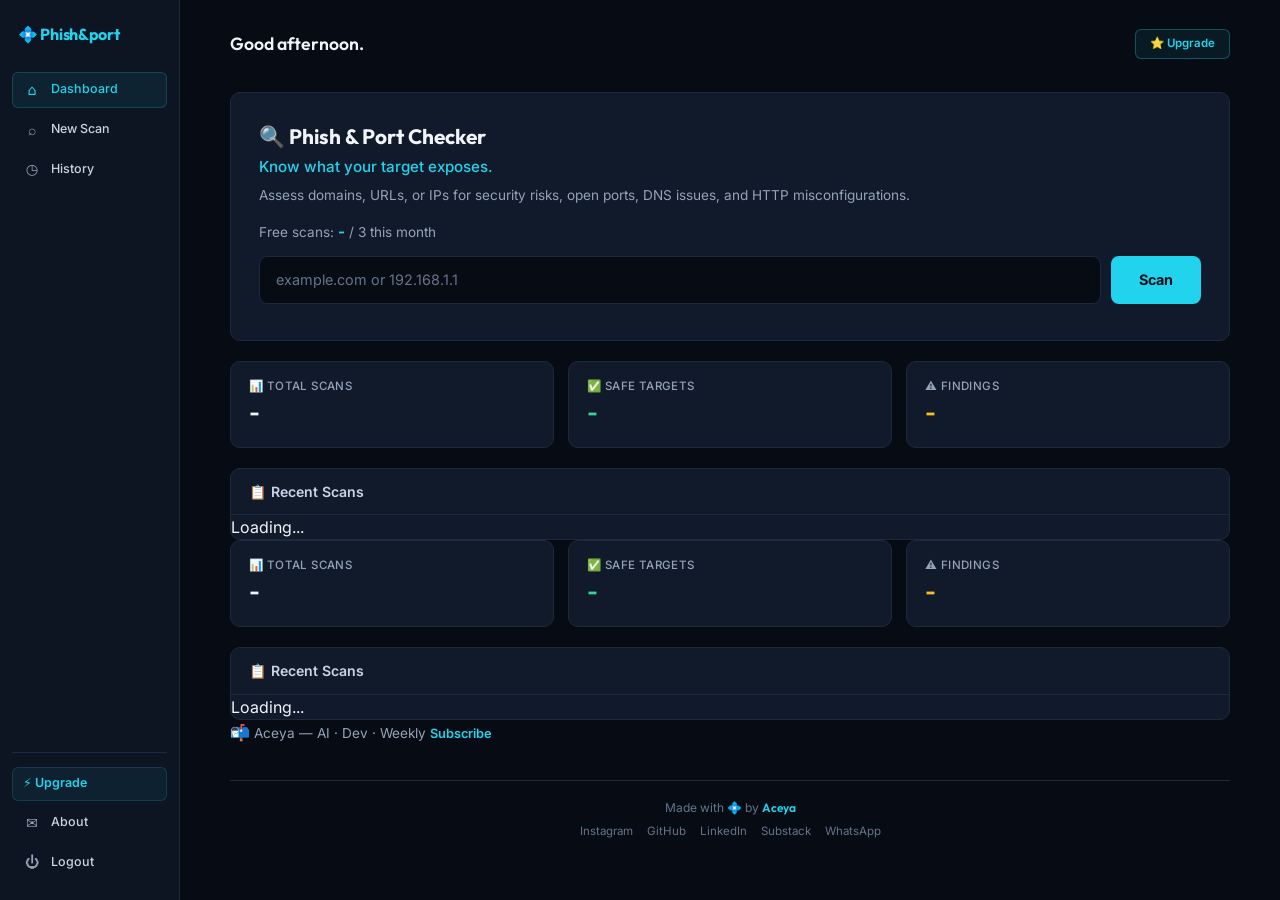
==== frontend/index.html @ 5650d4c3 "initial commit" ====
<!DOCTYPE html>
<html lang="en">
<head>
    <meta charset="UTF-8" />
    <meta name="viewport" content="width=device-width, initial-scale=1.0" />
    <title>Phish&port Checker</title>
    <link rel="icon" href="data:image/svg+xml,<svg xmlns='http://www.w3.org/2000/svg' viewBox='0 0 100 100'><text y='.9em' font-size='90'>💠</text></svg>" />
    <link rel="stylesheet" href="style.css" />
    <link rel="preconnect" href="https://fonts.googleapis.com" />
    <link href="https://fonts.googleapis.com/css2?family=Inter:wght@400;500;600;700&family=Outfit:wght@400;500;600;700;800&family=JetBrains+Mono:wght@400;500&display=swap" rel="stylesheet" />
</head>
<body>

    <!-- ==================== AUTH MODAL ==================== -->
    <div id="auth-modal" class="modal hidden">
        <div class="modal-content">
            <div class="modal-header">
                <span class="modal-logo">💠 Phish&port</span>
                <button class="modal-close" id="modal-close">&times;</button>
            </div>
            <div class="modal-body">
                <h2 id="modal-title">Sign In</h2>
                <p id="modal-subtitle" class="modal-subtitle">Access your security dashboard</p>
                <form id="auth-form">
                    <div class="form-group">
                        <label for="auth-username">Username</label>
                        <input type="text" id="auth-username" placeholder="Enter username" required />
                    </div>
                    <div id="email-group" class="form-group" style="display:none;">
                        <label for="auth-email">Email</label>
                        <input type="email" id="auth-email" placeholder="Enter email" required />
                    </div>
                    <div class="form-group checkbox" id="newsletter-group" style="display:none;">
                        <input type="checkbox" id="subscribe-newsletter" checked />
                        <label for="subscribe-newsletter">📬 Weekly AI &amp; dev tips from Aceya</label>
                    </div>
                    <div class="form-group">
                        <label for="auth-password">Password</label>
                        <input type="password" id="auth-password" placeholder="Enter password" required />
                    </div>
                    <button type="submit" id="auth-submit">Sign In</button>
                </form>
                <div class="modal-footer">
                    <span id="auth-toggle-text">Don't have an account?</span>
                    <button id="auth-toggle-btn">Create one</button>
                </div>
                <div id="auth-error" class="auth-error" style="display:none;"></div>
            </div>
        </div>
    </div>

    <!-- ==================== PAYMENT MODAL ==================== -->
    <div id="payment-modal" class="modal hidden">
        <div class="modal-content" style="max-width:480px;">
            <div class="modal-header">
                <span class="modal-logo">💠 Upgrade</span>
                <button class="modal-close" id="payment-close">&times;</button>
            </div>
            <div class="modal-body">
                <h2>Unlimited Scans</h2>
                <p style="color:#94A3B8;font-size:0.9rem;margin-bottom:1.5rem;">Upgrade for unlimited security assessments.</p>
                <div style="display:grid;grid-template-columns:1fr 1fr;gap:0.75rem;margin:1.2rem 0;">
                    <button class="plan-btn selected" data-plan="monthly" style="padding:1rem;background:#111827;border:2px solid #22D3EE;border-radius:8px;cursor:pointer;color:#F8FAFC;">
                        <div style="font-size:1.3rem;font-weight:700;color:#22D3EE;" data-price-monthly>₦1,000</div>
                        <div style="font-size:0.75rem;color:#94A3B8;">per month</div>
                    </button>
                    <button class="plan-btn" data-plan="yearly" style="padding:1rem;background:#111827;border:1px solid #1E293B;border-radius:8px;cursor:pointer;color:#F8FAFC;position:relative;">
                        <div style="font-size:1.3rem;font-weight:700;color:#22C55E;" data-price-yearly>₦12,000</div>
                        <div style="font-size:0.75rem;color:#94A3B8;">per year</div>
                        <div style="position:absolute;top:-6px;right:-6px;background:#22C55E;color:#0B1120;font-size:0.6rem;padding:0.1rem 0.4rem;border-radius:20px;font-weight:600;">Save 17%</div>
                    </button>
                </div>
                <button id="checkout-btn" style="width:100%;padding:0.7rem;background:#22D3EE;color:#0B1120;border:none;border-radius:6px;font-weight:600;font-size:0.95rem;cursor:pointer;">Subscribe Now</button>
                <p style="text-align:center;font-size:0.7rem;color:#94A3B8;margin-top:0.5rem;">Cancel anytime.</p>
                <div id="payment-error" style="color:#EF4444;margin-top:0.5rem;display:none;font-size:0.8rem;"></div>
            </div>
        </div>
    </div>

    <!-- ==================== SIDEBAR ==================== -->
    <aside class="sidebar" id="sidebar">
        <div class="logo">💠 Phish&amp;port</div>
        <nav>
            <a href="#" class="active" data-view="dashboard"><span>⌂</span> Dashboard</a>
            <a href="#" data-view="new-scan"><span>⌕</span> New Scan</a>
            <a href="#" data-view="history"><span>◷</span> History</a>
        </nav>
        <div class="sidebar-footer">
            <a href="#" id="upgrade-btn" style="color:#22D3EE;font-weight:600;">⚡ Upgrade</a>
            <a href="developer.html" target="_blank"><span>✉</span> About</a>
            <a href="#" id="logout-link"><span>⏻</span> Logout</a>
        </div>
    </aside>

    <!-- ==================== MAIN CONTENT ==================== -->
    <main class="main-content" id="main-content" style="display:none;">

        <!-- Top Bar -->
        <header>
            <div class="greeting" id="greeting">Good afternoon.</div>
            <div class="user-info">
                <span class="username-display" id="username-display"></span>
                <button id="upgrade-header-btn" class="upgrade-btn">⭐ Upgrade</button>
            </div>
        </header>

        <!-- ========== DASHBOARD ========== -->
<div id="view-dashboard" class="view active">

    <!-- Scanner -->
    <div class="scanner-card">
        <div class="scanner-header">
            <h2>🔍 Phish &amp; Port Checker</h2>
            <p class="scanner-sub">Know what your target exposes.</p>
            <p class="scanner-desc">Assess domains, URLs, or IPs for security risks, open ports, DNS issues, and HTTP misconfigurations.</p>
        </div>

        <div class="free-counter">
            <span>Free scans:</span>
            <span id="free-remaining" class="counter-num">-</span>
            <span>/ 3 this month</span>
        </div>

        <form id="scan-form" class="scan-row">
            <input type="text" id="target-input" placeholder="example.com or 192.168.1.1" />
            <button type="submit" id="scan-btn">Scan</button>
        </form>

        <div id="scan-message"></div>

        <div id="paywall-message" style="display:none;margin-top:1rem;padding:1rem;background:#162235;border-radius:8px;border:1px solid #30445F;">
            <p style="color:#94A3B8;font-size:0.9rem;">🚀 You've used your free scans. <a href="#" onclick="showAuthModal();return false;" style="color:#22D3EE;">Sign up</a> or <a href="#" onclick="showPaymentModal();return false;" style="color:#22D3EE;">upgrade</a> for unlimited.</p>
        </div>
    </div>

    <!-- Stats -->
    <div class="stats-row">
        <div class="stat">
            <span class="stat-label">📊 Total Scans</span>
            <span class="stat-value" id="total-scans">-</span>
        </div>
        <div class="stat stat-safe">
            <span class="stat-label">✅ Safe Targets</span>
            <span class="stat-value" id="safe-targets">-</span>
        </div>
        <div class="stat stat-findings">
            <span class="stat-label">⚠️ Findings</span>
            <span class="stat-value" id="total-findings">-</span>
        </div>
    </div>

    <!-- History -->
    <div class="history-card">
        <div class="history-header">
            <span>📋 Recent Scans</span>
        </div>
        <div id="scan-list">Loading...</div>
        <div id="history-upgrade" style="display:none;padding:0.75rem 1rem;background:#162235;border-top:1px solid #1E293B;font-size:0.85rem;color:#94A3B8;">
            🔥 3 scans/month free. <a href="#" onclick="showPaymentModal();return false;" style="color:#22D3EE;">Upgrade →</a>
        </div>
    </div>

</div>

            <!-- Stats -->
            <div class="stats-row">
                <div class="stat">
                    <span class="stat-label">📊 Total Scans</span>
                    <span class="stat-value" id="total-scans">-</span>
                </div>
                <div class="stat stat-safe">
                    <span class="stat-label">✅ Safe Targets</span>
                    <span class="stat-value" id="safe-targets">-</span>
                </div>
                <div class="stat stat-findings">
                    <span class="stat-label">⚠️ Findings</span>
                    <span class="stat-value" id="total-findings">-</span>
                </div>
            </div>

            <!-- History -->
            <div class="history-card">
                <div class="history-header">
                    <span>📋 Recent Scans</span>
                </div>
                <div id="scan-list">Loading...</div>
                <div id="history-upgrade" style="display:none;padding:0.75rem 1rem;background:#162235;border-top:1px solid #1E293B;font-size:0.85rem;color:#94A3B8;">
                    🔥 3 scans/month free. <a href="#" onclick="showPaymentModal();return false;" style="color:#22D3EE;">Upgrade →</a>
                </div>
            </div>

            <!-- Substack -->
            <div class="substack-bar">
                <span>📬</span>
                <span style="color:#94A3B8;font-size:0.85rem;">Aceya — AI · Dev · Weekly</span>
                <a href="https://aceyaai.substack.com" target="_blank" style="color:#22D3EE;font-size:0.8rem;font-weight:600;text-decoration:none;">Subscribe</a>
            </div>
        </div>

        <!-- ========== RESULT VIEW ========== -->
        <div id="view-result" class="view" style="display:none;">
            <button class="back-btn" id="back-to-dashboard">← Back</button>
            <div id="result-container"></div>

            <div id="result-upgrade" style="display:none;margin-top:1.5rem;padding:0.75rem 1rem;background:#162235;border-radius:8px;border:1px solid #1E293B;text-align:center;font-size:0.85rem;color:#94A3B8;">
                📄 Loved this? <a href="#" onclick="showPaymentModal();return false;" style="color:#22D3EE;">Upgrade to Pro →</a>
            </div>

            <div id="email-pdf-section" style="display:none;margin-top:1rem;padding:0.75rem 1rem;background:#162235;border-radius:8px;border:1px solid #1E293B;">
                <p style="color:#94A3B8;font-size:0.85rem;margin-bottom:0.5rem;">📧 Get this report in your inbox</p>
                <div style="display:flex;gap:0.5rem;max-width:350px;">
                    <input type="email" id="pdf-email-input" placeholder="your@email.com" style="flex:1;padding:0.5rem 0.8rem;background:#0B1120;border:1px solid #1E293B;border-radius:6px;color:#F8FAFC;font-size:0.85rem;" />
                    <button id="email-pdf-btn" style="padding:0.5rem 1.2rem;background:#22D3EE;color:#0B1120;border:none;border-radius:6px;font-weight:600;font-size:0.8rem;cursor:pointer;">Send</button>
                </div>
                <div id="email-pdf-message" style="margin-top:0.3rem;font-size:0.8rem;color:#94A3B8;"></div>
            </div>
        </div>

        <!-- ========== FOOTER ========== -->
        <footer class="footer">
            <p style="font-size:0.75rem;color:#64748B;">Made with 💠 by <a href="developer.html" style="color:#22D3EE;text-decoration:none;font-family:'Outfit',sans-serif;font-weight:600;">Aceya</a></p>
            <div class="footer-links">
                <a href="https://www.instagram.com/aceyathedeveloper/" target="_blank">Instagram</a>
                <a href="https://github.com/aceyatech-ui" target="_blank">GitHub</a>
                <a href="https://www.linkedin.com/in/chisom-okafor-5859b93a8" target="_blank">LinkedIn</a>
                <a href="https://aceyaai.substack.com" target="_blank">Substack</a>
                <a href="https://wa.me/2349057533854" target="_blank">WhatsApp</a>
            </div>
        </footer>

    </main>

    <script src="app.js"></script>
</body>
</html>
---- frontend/style.css ----
/* =========================================================
   Phish&port Checker — Balanced Spacing
   ========================================================= */

:root {
    --bg: #070B14;
    --sidebar: #0D1422;
    --surface: #111A2A;
    --surface-2: #162235;
    --border: #1E293B;
    --border-light: #30445F;
    --text: #F1F5F9;
    --text-soft: #CBD5E1;
    --muted: #94A3B8;
    --faint: #64748B;
    --cyan: #22D3EE;
    --blue: #38BDF8;
    --green: #34D399;
    --amber: #FBBF24;
    --red: #FB7185;
    --radius: 10px;
}

* { margin:0; padding:0; box-sizing:border-box; }
html { scroll-behavior: smooth; }
body {
    background: var(--bg);
    color: var(--text);
    font-family: "Inter", system-ui, sans-serif;
    min-height: 100vh;
    line-height: 1.5;
}
button, input, select, textarea { font: inherit; }
button { cursor: pointer; }
a { color: inherit; text-decoration: none; }

/* =========================================================
   SIDEBAR
   ========================================================= */

.sidebar {
    width: 180px;
    background: var(--sidebar);
    border-right: 1px solid var(--border);
    padding: 20px 12px;
    display: flex;
    flex-direction: column;
    position: fixed;
    inset: 0 auto 0 0;
    z-index: 50;
}

.logo {
    font-family: "Outfit", sans-serif;
    font-size: 1rem;
    font-weight: 700;
    color: var(--cyan);
    padding: 2px 6px;
    margin-bottom: 24px;
    letter-spacing: -0.3px;
}

.sidebar nav { display: flex; flex-direction: column; gap: 4px; }
.sidebar nav a,
.sidebar-footer a {
    min-height: 34px;
    display: flex;
    align-items: center;
    gap: 10px;
    padding: 6px 10px;
    border-radius: 6px;
    color: var(--text-soft);
    font-size: 0.78rem;
    font-weight: 500;
    border: 1px solid transparent;
    transition: 0.15s ease;
}
.sidebar nav a span,
.sidebar-footer a span { width: 18px; text-align: center; color: var(--muted); font-size: 0.9rem; }
.sidebar nav a:hover,
.sidebar-footer a:hover {
    background: var(--surface);
    border-color: var(--border);
    color: var(--text);
}
.sidebar nav a.active {
    background: rgba(34, 211, 238, 0.08);
    border-color: rgba(34, 211, 238, 0.2);
    color: var(--cyan);
}
.sidebar nav a.active span { color: var(--cyan); }

.sidebar-footer {
    margin-top: auto;
    padding-top: 14px;
    border-top: 1px solid var(--border);
    display: flex;
    flex-direction: column;
    gap: 4px;
}
.sidebar-footer #upgrade-btn {
    background: rgba(34, 211, 238, 0.07);
    border-color: rgba(34, 211, 238, 0.15);
    color: var(--cyan) !important;
}
.sidebar-footer #upgrade-btn:hover { background: rgba(34, 211, 238, 0.14); }

/* =========================================================
   MAIN
   ========================================================= */

.main-content {
    margin-left: 180px;
    width: calc(100% - 180px);
    min-height: 100vh;
    padding: 24px 32px 40px;
}
.main-content > * { max-width: 1000px; margin-left: auto; margin-right: auto; }

/* =========================================================
   HEADER
   ========================================================= */

header {
    display: flex;
    justify-content: space-between;
    align-items: center;
    margin-bottom: 28px;
    min-height: 40px;
}
.greeting {
    font-family: "Outfit", sans-serif;
    font-size: 1.1rem;
    font-weight: 600;
}
.username-display {
    font-family: "Outfit", sans-serif;
    font-weight: 600;
    color: var(--text);
}
.user-info {
    display: flex;
    align-items: center;
    gap: 12px;
    color: var(--muted);
    font-size: 0.85rem;
}
.upgrade-btn {
    border: 1px solid rgba(34, 211, 238, 0.3);
    background: rgba(34, 211, 238, 0.08);
    color: var(--cyan);
    padding: 5px 14px;
    border-radius: 6px;
    font-size: 0.72rem;
    font-weight: 600;
    transition: 0.15s ease;
}
.upgrade-btn:hover { background: rgba(34, 211, 238, 0.16); }

/* =========================================================
   VIEWS
   ========================================================= */

.view { display: none; }
.view.active { display: block; }

/* =========================================================
   SCANNER CARD
   ========================================================= */

.scanner-card {
    padding: 28px 28px 24px;
    background: var(--surface);
    border: 1px solid var(--border);
    border-radius: var(--radius);
    margin-bottom: 20px;
}

.scanner-header h2 {
    font-family: "Outfit", sans-serif;
    font-size: 1.3rem;
    font-weight: 700;
    color: var(--text);
}
.scanner-sub {
    font-size: 0.95rem;
    color: var(--cyan);
    font-weight: 500;
    margin-top: 4px;
}
.scanner-desc {
    font-size: 0.85rem;
    color: var(--muted);
    margin-top: 6px;
}

.free-counter {
    font-size: 0.85rem;
    color: var(--muted);
    margin: 16px 0 12px;
}
.counter-num {
    color: var(--cyan);
    font-weight: 700;
    font-size: 0.95rem;
}

.scan-row {
    display: flex;
    gap: 10px;
}
.scan-row input {
    flex: 1;
    padding: 12px 16px;
    background: var(--bg);
    border: 1px solid var(--border);
    border-radius: 8px;
    color: var(--text);
    font-size: 0.9rem;
}
.scan-row input:focus {
    outline: none;
    border-color: var(--cyan);
    box-shadow: 0 0 0 3px rgba(34, 211, 238, 0.08);
}
.scan-row input::placeholder { color: var(--faint); }
.scan-row button {
    padding: 12px 28px;
    background: var(--cyan);
    color: #061018;
    border: none;
    border-radius: 8px;
    font-weight: 700;
    font-size: 0.9rem;
    transition: 0.15s ease;
}
.scan-row button:hover { background: #67E8F9; }
.scan-row button:disabled { opacity: 0.4; cursor: not-allowed; }
#scan-message { margin-top: 12px; font-size: 0.85rem; color: var(--muted); }
#scan-message a { color: var(--cyan); font-weight: 500; }

/* =========================================================
   STATS ROW
   ========================================================= */

.stats-row {
    display: grid;
    grid-template-columns: repeat(3, 1fr);
    gap: 14px;
    margin-bottom: 20px;
}
.stat {
    padding: 16px 18px;
    background: var(--surface);
    border: 1px solid var(--border);
    border-radius: var(--radius);
}
.stat-label {
    display: block;
    font-size: 0.72rem;
    color: var(--muted);
    text-transform: uppercase;
    letter-spacing: 0.4px;
    font-weight: 500;
}
.stat-value {
    font-size: 1.5rem;
    font-weight: 700;
    margin-top: 4px;
}
.stat-safe .stat-value { color: var(--green); }
.stat-findings .stat-value { color: var(--amber); }

/* =========================================================
   HISTORY
   ========================================================= */

.history-card {
    background: var(--surface);
    border: 1px solid var(--border);
    border-radius: var(--radius);
    overflow: hidden;
}
.history-header {
    padding: 12px 18px;
    border-bottom: 1px solid var(--border);
    font-size: 0.88rem;
    font-weight: 600;
    color: var(--text-soft);
}
#scan-list .scan-item {
    display: grid;
    grid-template-columns: 1fr auto 100px;
    gap: 14px;
    align-items: center;
    padding: 10px 18px;
    border-bottom: 1px solid rgba(30, 41, 59, 0.5);
    cursor: pointer;
    font-size: 0.85rem;
    transition: 0.1s ease;
}
#scan-list .scan-item:last-child { border-bottom: none; }
#scan-list .scan-item:hover { background: var(--surface-2); }
.scan-item .target { font-weight: 500; overflow: hidden; text-overflow: ellipsis; white-space: nowrap; }
.scan-item .score {
    padding: 3px 10px;
    border-radius: 4px;
    font-size: 0.68rem;
    font-weight: 650;
    text-align: center;
}
.score.excellent { background: rgba(52, 211, 153, 0.12); color: var(--green); }
.score.good { background: rgba(56, 189, 248, 0.12); color: var(--blue); }
.score.warning { background: rgba(251, 191, 36, 0.12); color: var(--amber); }
.score.critical { background: rgba(251, 113, 133, 0.12); color: var(--red); }
.scan-item .date { color: var(--faint); font-size: 0.68rem; text-align: right; }

/* =========================================================
   RESULT VIEW
   ========================================================= */

.back-btn {
    padding: 6px 14px;
    background: var(--surface);
    border: 1px solid var(--border);
    border-radius: 6px;
    color: var(--text-soft);
    font-size: 0.82rem;
    margin-bottom: 16px;
}
.back-btn:hover { color: var(--cyan); }

.score-ring {
    padding: 24px;
    background: var(--surface);
    border: 1px solid var(--border);
    border-radius: var(--radius);
    text-align: center;
    margin-bottom: 16px;
}
.score-ring .circle {
    width: 120px;
    height: 120px;
    border-radius: 50%;
    display: inline-flex;
    align-items: center;
    justify-content: center;
}
.score-ring .circle .inner {
    width: 84px;
    height: 84px;
    border-radius: 50%;
    background: var(--surface);
    display: flex;
    flex-direction: column;
    align-items: center;
    justify-content: center;
}
.score-ring .circle .inner .number { font-size: 2.2rem; font-weight: 750; line-height: 1; }
.score-ring .circle .inner .total { font-size: 0.65rem; color: var(--muted); }
.score-ring .verdict { font-size: 1.1rem; font-weight: 700; margin-top: 10px; }
.score-ring .subtext { font-size: 0.85rem; color: var(--muted); margin-top: 4px; }

.breakdown {
    background: var(--surface);
    border: 1px solid var(--border);
    border-radius: var(--radius);
    padding: 16px 18px;
    margin: 14px 0;
}
.breakdown td { padding: 6px 0; border-bottom: 1px solid rgba(30,41,59,0.5); }
.breakdown tr:last-child td { border-bottom: none; }
.breakdown .cat-name { color: var(--text-soft); font-size: 0.85rem; }
.breakdown .cat-score { font-weight: 700; text-align: right; font-size: 0.85rem; }

.findings { margin: 16px 0; }
.findings h3 { font-size: 0.92rem; margin-bottom: 10px; }
.finding {
    padding: 14px 16px;
    background: var(--surface);
    border: 1px solid var(--border);
    border-left: 3px solid var(--cyan);
    border-radius: 6px;
    margin-bottom: 8px;
}
.finding.critical { border-left-color: var(--red); }
.finding.high { border-left-color: var(--orange); }
.finding.medium { border-left-color: var(--amber); }
.finding.low { border-left-color: var(--blue); }
.finding .severity { font-size: 0.58rem; text-transform: uppercase; letter-spacing: 0.5px; font-weight: 700; }
.finding.critical .severity { color: var(--red); }
.finding.high .severity { color: var(--orange); }
.finding.medium .severity { color: var(--amber); }
.finding.low .severity { color: var(--blue); }
.finding .title { font-size: 0.9rem; font-weight: 600; }
.finding .detail { font-size: 0.82rem; color: var(--muted); }
.finding .evidence {
    display: inline-block;
    margin-top: 6px;
    padding: 3px 8px;
    background: var(--bg);
    border: 1px solid var(--border);
    border-radius: 4px;
    font-family: "JetBrains Mono", monospace;
    font-size: 0.68rem;
    color: var(--text-soft);
}
.finding .recommendation { font-size: 0.82rem; color: var(--text-soft); margin-top: 6px; }
.finding .recommendation strong { color: var(--cyan); }

.download-pdf {
    padding: 10px 20px;
    background: var(--cyan);
    color: #061018;
    border: none;
    border-radius: 6px;
    font-weight: 700;
    font-size: 0.85rem;
    margin-top: 10px;
}
.download-pdf:hover { background: #67E8F9; }

.tech-details {
    margin-top: 16px;
    background: var(--surface);
    border: 1px solid var(--border);
    border-radius: var(--radius);
    overflow: hidden;
}
.tech-details summary { padding: 12px 16px; font-size: 0.85rem; font-weight: 600; cursor: pointer; color: var(--text-soft); }
.tech-details summary:hover { color: var(--cyan); }
.tech-details pre {
    padding: 14px;
    background: var(--bg);
    border-top: 1px solid var(--border);
    font-size: 0.68rem;
    font-family: "JetBrains Mono", monospace;
    overflow: auto;
    max-height: 300px;
    color: var(--text-soft);
}

/* =========================================================
   MODALS
   ========================================================= */

.modal {
    position: fixed;
    inset: 0;
    display: flex;
    align-items: center;
    justify-content: center;
    padding: 20px;
    background: rgba(4,8,15,0.85);
    backdrop-filter: blur(8px);
    z-index: 1000;
}
.modal.hidden { display: none; }
.modal-content {
    width: min(400px, 100%);
    max-height: calc(100vh - 40px);
    overflow-y: auto;
    padding: 24px;
    background: var(--surface);
    border: 1px solid var(--border);
    border-radius: 12px;
    box-shadow: 0 20px 60px rgba(0,0,0,0.5);
}
.modal-header {
    display: flex;
    justify-content: space-between;
    align-items: center;
    margin-bottom: 18px;
}
.modal-logo {
    font-family: "Outfit", sans-serif;
    color: var(--cyan);
    font-size: 1rem;
    font-weight: 700;
}
.modal-close {
    width: 32px; height: 32px;
    background: transparent;
    border: 1px solid transparent;
    border-radius: 6px;
    color: var(--muted);
    font-size: 1.3rem;
}
.modal-close:hover { background: var(--surface-2); border-color: var(--border); color: var(--text); }
.modal-body h2 {
    font-family: "Outfit", sans-serif;
    font-size: 1.15rem;
    margin-bottom: 2px;
}
.modal-subtitle { font-size: 0.85rem; color: var(--muted); margin-bottom: 16px; }
.modal-body .form-group { margin-bottom: 14px; }
.modal-body .form-group label {
    display: block;
    font-size: 0.72rem;
    font-weight: 600;
    color: var(--text-soft);
    margin-bottom: 4px;
}
.modal-body input[type="text"],
.modal-body input[type="email"],
.modal-body input[type="password"] {
    width: 100%;
    padding: 10px 14px;
    background: var(--bg);
    border: 1px solid var(--border);
    border-radius: 6px;
    color: var(--text);
    font-size: 0.88rem;
}
.modal-body input:focus {
    outline: none;
    border-color: var(--cyan);
    box-shadow: 0 0 0 2px rgba(34, 211, 238, 0.08);
}
.modal-body .checkbox {
    display: flex;
    align-items: flex-start;
    gap: 8px;
}
.modal-body .checkbox input { margin-top: 3px; }
.modal-body .checkbox label { margin: 0; font-size: 0.78rem; font-weight: 400; color: var(--muted); }
#auth-submit {
    width: 100%;
    padding: 11px;
    background: var(--cyan);
    color: #061018;
    border: none;
    border-radius: 6px;
    font-weight: 700;
    font-size: 0.92rem;
    transition: 0.15s ease;
}
#auth-submit:hover { background: #67E8F9; }
#auth-submit:disabled { opacity: 0.4; cursor: not-allowed; }
.modal-footer {
    margin-top: 16px;
    color: var(--muted);
    text-align: center;
    font-size: 0.82rem;
}
.modal-footer button {
    background: none;
    border: none;
    color: var(--cyan);
    font-weight: 600;
}
.modal-footer button:hover { text-decoration: underline; }
.auth-error {
    margin-top: 14px;
    padding: 10px;
    background: rgba(251, 113, 133, 0.08);
    border: 1px solid rgba(251, 113, 133, 0.25);
    border-radius: 6px;
    color: var(--red);
    font-size: 0.82rem;
    text-align: center;
}

/* =========================================================
   PAYMENT PLANS
   ========================================================= */

.plan-btn {
    background: var(--surface-2) !important;
    border: 1px solid var(--border) !important;
    transition: 0.15s ease;
}
.plan-btn:hover {
    border-color: var(--cyan) !important;
    transform: translateY(-1px);
}
.plan-btn.selected {
    border-color: var(--cyan) !important;
    background: rgba(34, 211, 238, 0.07) !important;
    box-shadow: 0 0 0 2px rgba(34, 211, 238, 0.08);
}

/* =========================================================
   FOOTER
   ========================================================= */

.footer {
    margin-top: 36px;
    padding: 18px 0;
    border-top: 1px solid var(--border);
    text-align: center;
}
.footer-links {
    display: flex;
    justify-content: center;
    flex-wrap: wrap;
    gap: 14px;
    margin-top: 6px;
}
.footer-links a {
    color: var(--faint);
    font-size: 0.72rem;
    text-decoration: none;
    transition: 0.15s ease;
}
.footer-links a:hover { color: var(--cyan); }

/* =========================================================
   RESULT UPGRADE / EMAIL
   ========================================================= */

#result-upgrade,
#email-pdf-section {
    background: var(--surface) !important;
    border: 1px solid var(--border) !important;
    border-radius: 8px !important;
    margin-top: 16px !important;
}
#result-upgrade.visible { display: block; }
#email-pdf-section input {
    background: var(--bg) !important;
    border-color: var(--border) !important;
    border-radius: 6px !important;
}
#email-pdf-btn {
    background: var(--cyan) !important;
    color: #061018 !important;
    border-radius: 6px !important;
}

/* =========================================================
   RESPONSIVE
   ========================================================= */

@media (max-width: 800px) {
    .sidebar { width: 160px; padding: 14px 8px; }
    .sidebar nav a, .sidebar-footer a { font-size: 0.72rem; padding: 4px 8px; }
    .main-content { margin-left: 160px; width: calc(100% - 160px); padding: 18px 16px 30px; }
    .stats-row { grid-template-columns: 1fr; gap: 8px; }
    #scan-list .scan-item { grid-template-columns: 1fr; gap: 6px; }
    .scan-item .date { text-align: left; }
}

@media (max-width: 500px) {
    .sidebar { width: 100%; height: auto; position: relative; border-right: none; border-bottom: 1px solid var(--border); padding: 10px; }
    .sidebar nav { flex-direction: row; overflow-x: auto; }
    .sidebar-footer { flex-direction: row; overflow-x: auto; margin-top: 8px; padding-top: 8px; }
    .sidebar nav a, .sidebar-footer a { min-width: max-content; }
    .main-content { margin-left: 0; width: 100%; padding: 14px; }
    .scanner-card { padding: 16px; }
    .scan-row { flex-direction: column; }
    .scan-row button { width: 100%; }
    .modal-content { padding: 18px; }
    .greeting { font-size: 0.95rem; }
    .user-info .username-display { display: none; }
    .stats-row { grid-template-columns: 1fr; }
    .stat { padding: 12px 14px; }
    .stat-value { font-size: 1.2rem; }
}
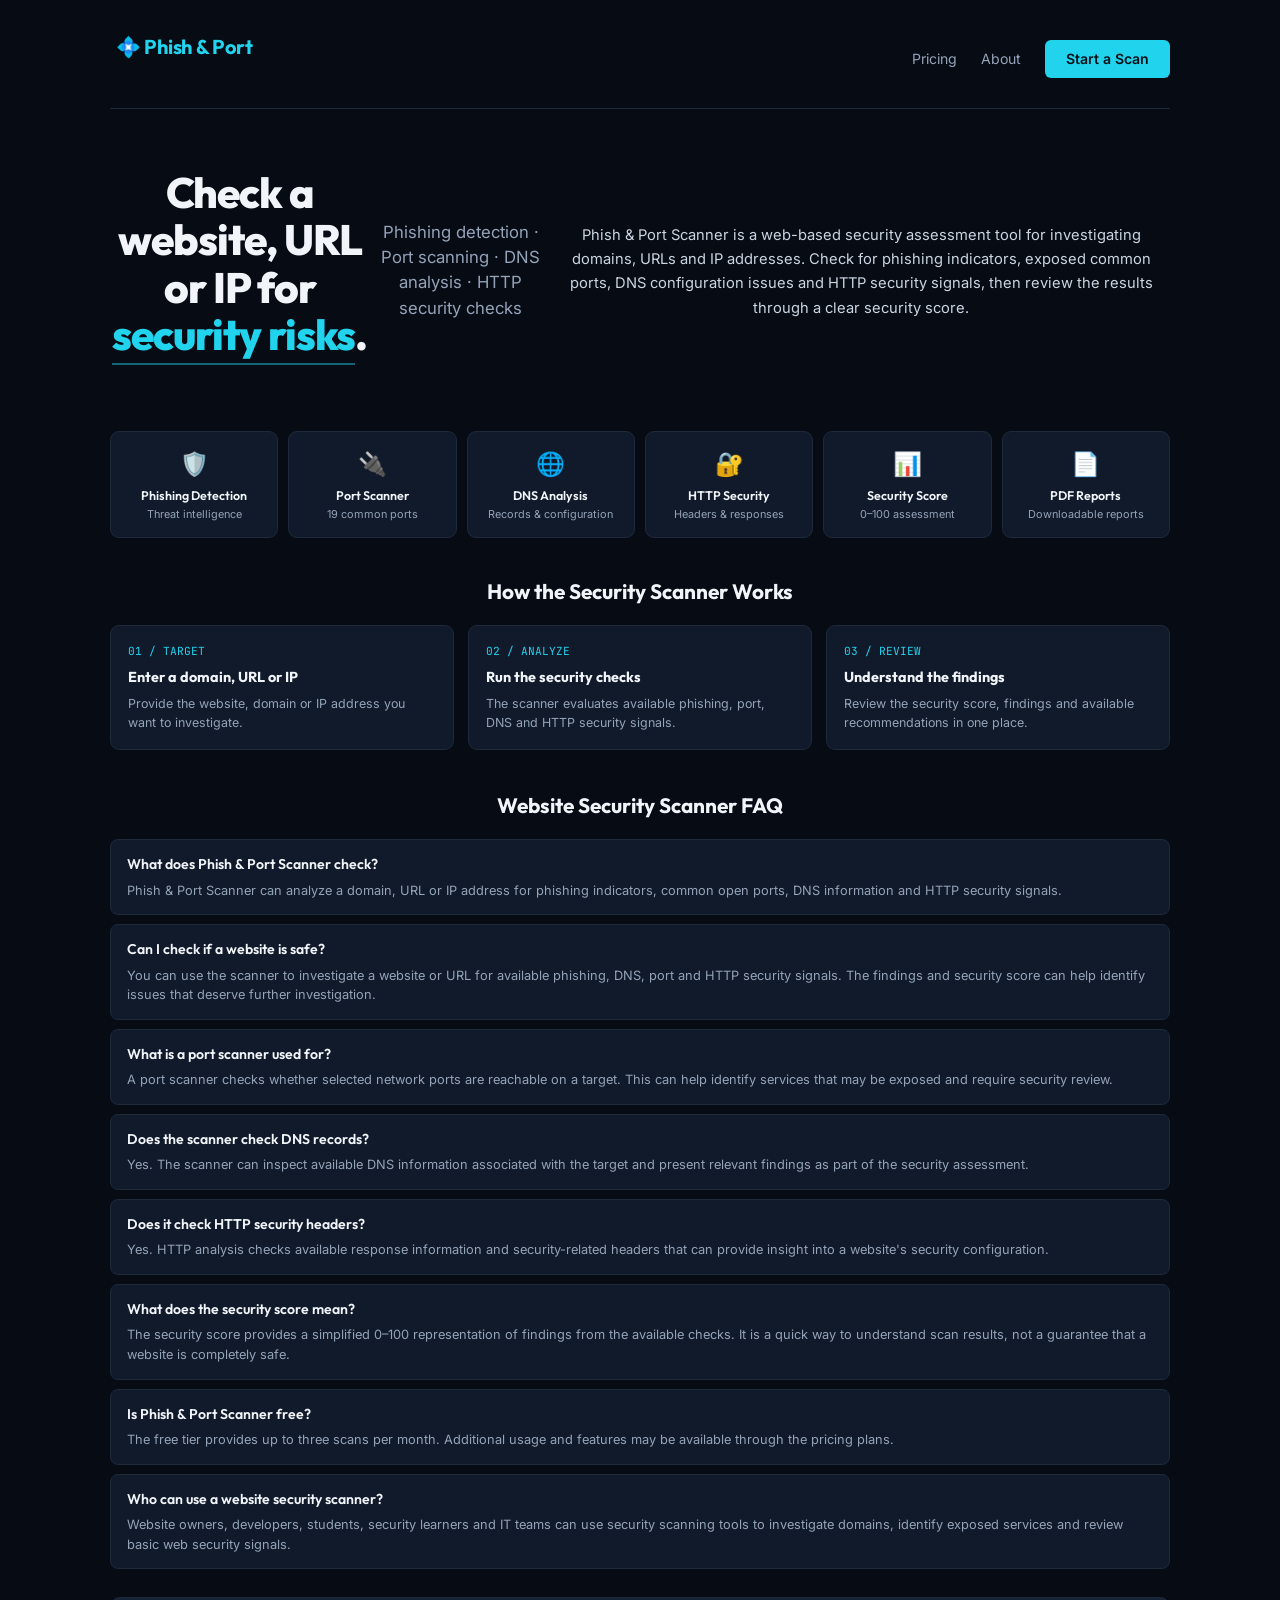
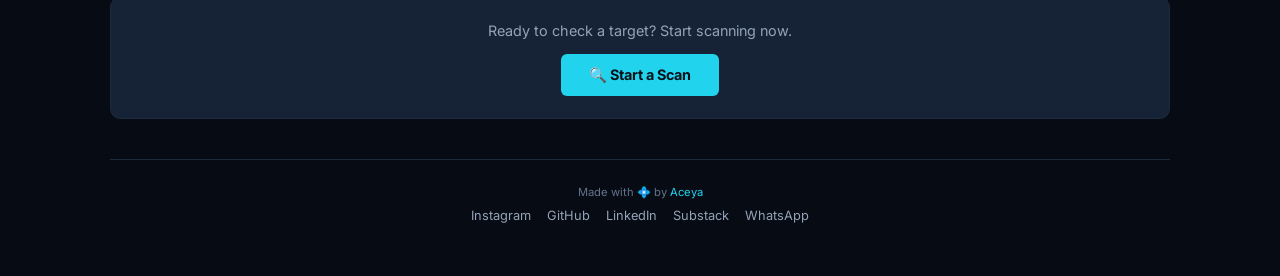
==== commit 3b9c8961: "Updated the frontend with new pages and modifications to existing ones. Added dashboard, feedback, h" ====
--- a/frontend/index.html
+++ b/frontend/index.html
@@ -3,233 +3,599 @@
 <head>
     <meta charset="UTF-8" />
     <meta name="viewport" content="width=device-width, initial-scale=1.0" />
-    <title>Phish&port Checker</title>
+    <title>Phish & Port Scanner | Website, URL & IP Security Checker</title>
+    <meta name="description" content="Check a website, URL, domain, or IP address for phishing indicators, exposed ports, DNS issues, and HTTP security risks. Get clear security findings and a security score." />
+    <meta name="robots" content="index, follow, max-image-preview:large" />
+    <meta name="author" content="Aceya" />
+    <meta name="theme-color" content="#061018" />
+    <link rel="canonical" href="https://phish-port-scanner.vercel.app/" />
+
+    <meta property="og:type" content="website" />
+    <meta property="og:title" content="Phish & Port Scanner | Website, URL & IP Security Checker" />
+    <meta property="og:description" content="Scan websites, URLs, domains and IP addresses for phishing indicators, exposed ports, DNS issues and HTTP security risks." />
+    <meta property="og:url" content="https://phish-port-scanner.vercel.app/" />
+    <meta property="og:site_name" content="Phish & Port Scanner" />
+
+    <meta name="twitter:card" content="summary" />
+    <meta name="twitter:title" content="Phish & Port Scanner | Website Security Checker" />
+    <meta name="twitter:description" content="Check domains, URLs and IP addresses for phishing indicators, open ports, DNS issues and HTTP security risks." />
+
     <link rel="icon" href="data:image/svg+xml,<svg xmlns='http://www.w3.org/2000/svg' viewBox='0 0 100 100'><text y='.9em' font-size='90'>💠</text></svg>" />
     <link rel="stylesheet" href="style.css" />
+
     <link rel="preconnect" href="https://fonts.googleapis.com" />
+    <link rel="preconnect" href="https://fonts.gstatic.com" crossorigin />
     <link href="https://fonts.googleapis.com/css2?family=Inter:wght@400;500;600;700&family=Outfit:wght@400;500;600;700;800&family=JetBrains+Mono:wght@400;500&display=swap" rel="stylesheet" />
+
+    <script type="application/ld+json">
+    {
+        "@context": "https://schema.org",
+        "@type": "WebSite",
+        "@id": "https://phish-port-scanner.vercel.app/#website",
+        "name": "Phish & Port Scanner",
+        "alternateName": "Phish & Port",
+        "url": "https://phish-port-scanner.vercel.app/"
+    }
+    </script>
+
+    <script type="application/ld+json">
+    {
+        "@context": "https://schema.org",
+        "@type": "WebPage",
+        "@id": "https://phish-port-scanner.vercel.app/#webpage",
+        "url": "https://phish-port-scanner.vercel.app/",
+        "name": "Phish & Port Scanner | Website, URL & IP Security Checker",
+        "description": "Check websites, URLs, domains and IP addresses for phishing indicators, exposed ports, DNS issues and HTTP security risks.",
+        "isPartOf": {
+            "@id": "https://phish-port-scanner.vercel.app/#website"
+        },
+        "about": {
+            "@type": "Thing",
+            "name": "Website security assessment"
+        }
+    }
+    </script>
+
+    <script type="application/ld+json">
+    {
+        "@context": "https://schema.org",
+        "@type": "Organization",
+        "@id": "https://phish-port-scanner.vercel.app/#organization",
+        "name": "Aceya",
+        "url": "https://phish-port-scanner.vercel.app/"
+    }
+    </script>
+
+    <style>
+        .landing {
+            max-width: 1100px;
+            margin: 0 auto;
+            padding: 30px 20px 40px;
+        }
+
+        .landing > * {
+            opacity: 0;
+            animation: landingFadeUp 0.6s ease forwards;
+        }
+        .landing-nav { animation-delay: 0.05s; }
+        .landing-hero { animation-delay: 0.12s; }
+        .landing-features { animation-delay: 0.2s; }
+        .landing-how { animation-delay: 0.28s; }
+        .landing-faq { animation-delay: 0.34s; }
+        .landing-footer { animation-delay: 0.46s; }
+
+        @keyframes landingFadeUp {
+            from {
+                opacity: 0;
+                transform: translateY(14px);
+            }
+            to {
+                opacity: 1;
+                transform: translateY(0);
+            }
+        }
+
+        /* NAV */
+        .landing-nav {
+            display: flex;
+            justify-content: space-between;
+            align-items: center;
+            padding-bottom: 20px;
+            border-bottom: 1px solid var(--border);
+            margin-bottom: 46px;
+        }
+        .landing-nav .logo {
+            font-family: "Outfit", sans-serif;
+            font-size: 1.25rem;
+            font-weight: 700;
+            color: var(--cyan);
+            transition: transform 0.2s ease;
+        }
+        .landing-nav .logo:hover {
+            transform: translateY(-1px);
+        }
+        .landing-nav .nav-links {
+            display: flex;
+            gap: 24px;
+            align-items: center;
+        }
+        .landing-nav .nav-links a {
+            color: var(--muted);
+            font-size: 0.88rem;
+            text-decoration: none;
+            transition: color 0.2s ease, transform 0.2s ease;
+        }
+        .landing-nav .nav-links a:hover {
+            color: var(--text);
+            transform: translateY(-1px);
+        }
+        .landing-nav .nav-links .btn-nav {
+            padding: 8px 21px;
+            background: var(--cyan);
+            color: #061018;
+            border-radius: 6px;
+            font-weight: 600;
+        }
+        .landing-nav .nav-links .btn-nav:hover {
+            background: #67E8F9;
+            color: #061018;
+            transform: translateY(-2px);
+        }
+
+        /* HERO — NO LINK */
+        .landing-hero {
+            text-align: center;
+            padding: 14px 0 28px;
+        }
+        .landing-hero h1 {
+            font-family: "Outfit", sans-serif;
+            font-size: clamp(2rem, 4vw, 2.65rem);
+            font-weight: 800;
+            color: var(--text);
+            line-height: 1.12;
+            letter-spacing: -0.025em;
+            margin: 0;
+        }
+        .landing-hero h1 span {
+            color: var(--cyan);
+            position: relative;
+        }
+        .landing-hero h1 span::after {
+            content: "";
+            position: absolute;
+            left: 0;
+            right: 0;
+            bottom: -4px;
+            height: 2px;
+            background: var(--cyan);
+            opacity: 0.45;
+            transform: scaleX(0);
+            animation: scanUnderline 1s ease 0.7s forwards;
+        }
+        @keyframes scanUnderline {
+            to { transform: scaleX(1); }
+        }
+        .landing-hero .tagline {
+            font-size: 1.05rem;
+            color: var(--muted);
+            max-width: 680px;
+            margin: 13px auto 0;
+            line-height: 1.5;
+        }
+        .landing-hero .description {
+            font-size: 0.92rem;
+            color: var(--text-soft);
+            max-width: 700px;
+            margin: 15px auto 0;
+            line-height: 1.65;
+        }
+
+        /* FEATURES */
+        .landing-features {
+            display: grid;
+            grid-template-columns: repeat(6, minmax(0, 1fr));
+            gap: 10px;
+            margin: 44px 0 32px;
+        }
+        .landing-features .feature {
+            min-width: 0;
+            background: var(--surface);
+            border: 1px solid var(--border);
+            border-radius: 9px;
+            padding: 15px 8px;
+            text-align: center;
+            transition: transform 0.25s ease, border-color 0.25s ease, background 0.25s ease;
+        }
+        .landing-features .feature:hover {
+            transform: translateY(-4px);
+            border-color: rgba(103, 232, 249, 0.35);
+            background: var(--surface-2);
+        }
+        .landing-features .feature .icon {
+            font-size: 1.45rem;
+            margin-bottom: 6px;
+            transition: transform 0.25s ease;
+        }
+        .landing-features .feature:hover .icon {
+            transform: scale(1.08);
+        }
+        .landing-features .feature h2 {
+            font-family: "Outfit", sans-serif;
+            font-size: 0.78rem;
+            font-weight: 600;
+            color: var(--text);
+            margin: 0;
+            line-height: 1.25;
+        }
+        .landing-features .feature p {
+            font-size: 0.68rem;
+            color: var(--muted);
+            margin: 4px 0 0;
+            line-height: 1.35;
+        }
+
+        /* HOW IT WORKS */
+        .landing-how {
+            margin: 38px 0;
+        }
+        .landing-how h2 {
+            font-family: "Outfit", sans-serif;
+            font-size: 1.3rem;
+            text-align: center;
+            margin: 0 0 18px;
+        }
+        .how-grid {
+            display: grid;
+            grid-template-columns: repeat(3, 1fr);
+            gap: 14px;
+        }
+        .how-card {
+            background: var(--surface);
+            border: 1px solid var(--border);
+            border-radius: 9px;
+            padding: 17px;
+            transition: transform 0.2s ease, border-color 0.2s ease;
+        }
+        .how-card:hover {
+            transform: translateY(-4px);
+            border-color: rgba(103, 232, 249, 0.3);
+        }
+        .how-number {
+            font-family: "JetBrains Mono", monospace;
+            font-size: 0.7rem;
+            color: var(--cyan);
+            margin-bottom: 7px;
+        }
+        .how-card h3 {
+            font-family: "Outfit", sans-serif;
+            font-size: 0.9rem;
+            margin: 0 0 5px;
+        }
+        .how-card p {
+            font-size: 0.78rem;
+            line-height: 1.55;
+            color: var(--muted);
+            margin: 0;
+        }
+
+        /* FAQ */
+        .landing-faq {
+            margin: 40px 0;
+        }
+        .landing-faq h2 {
+            font-family: "Outfit", sans-serif;
+            font-size: 1.3rem;
+            text-align: center;
+            margin: 0 0 18px;
+        }
+        .faq-grid {
+            display: grid;
+            gap: 9px;
+        }
+        .faq-item {
+            background: var(--surface);
+            border: 1px solid var(--border);
+            border-radius: 8px;
+            padding: 14px 16px;
+            transition: border-color 0.2s ease;
+        }
+        .faq-item:hover {
+            border-color: rgba(103, 232, 249, 0.3);
+        }
+        .faq-item h3 {
+            font-family: "Outfit", sans-serif;
+            font-size: 0.88rem;
+            font-weight: 600;
+            color: var(--text);
+            margin: 0 0 5px;
+        }
+        .faq-item p {
+            font-size: 0.8rem;
+            line-height: 1.55;
+            color: var(--muted);
+            margin: 0;
+        }
+
+        /* EXTRA CTA — AT THE END OF FAQ */
+        .faq-cta {
+            text-align: center;
+            margin-top: 28px;
+            padding: 22px;
+            background: var(--surface-2);
+            border: 1px solid var(--border);
+            border-radius: 10px;
+        }
+        .faq-cta p {
+            color: var(--muted);
+            font-size: 0.9rem;
+            margin: 0 0 12px;
+        }
+        .faq-cta .btn-cta {
+            padding: 10px 28px;
+            background: var(--cyan);
+            color: #061018;
+            border: none;
+            border-radius: 6px;
+            font-weight: 700;
+            font-size: 0.9rem;
+            text-decoration: none;
+            display: inline-block;
+            transition: transform 0.2s ease, background 0.2s ease;
+        }
+        .faq-cta .btn-cta:hover {
+            background: #67E8F9;
+            transform: translateY(-2px);
+        }
+
+        /* FOOTER */
+        .landing-footer {
+            text-align: center;
+            padding: 24px 0 10px;
+            border-top: 1px solid var(--border);
+            margin-top: 30px;
+        }
+        .landing-footer .links {
+            display: flex;
+            justify-content: center;
+            gap: 16px;
+            flex-wrap: wrap;
+            margin-top: 6px;
+        }
+        .landing-footer .links a {
+            color: var(--muted);
+            font-size: 0.8rem;
+            text-decoration: none;
+            transition: color 0.2s ease, transform 0.2s ease;
+        }
+        .landing-footer .links a:hover {
+            color: var(--cyan);
+            transform: translateY(-1px);
+        }
+
+        @media (prefers-reduced-motion: reduce) {
+            .landing > * {
+                opacity: 1;
+                animation: none;
+            }
+            .landing-hero h1 span::after {
+                animation: none;
+                transform: scaleX(1);
+            }
+            .landing-features .feature,
+            .how-card,
+            .faq-item,
+            .faq-cta .btn-cta {
+                transition: none;
+            }
+        }
+
+        @media (max-width: 900px) {
+            .landing-features {
+                grid-template-columns: repeat(3, 1fr);
+            }
+        }
+
+        @media (max-width: 700px) {
+            .how-grid {
+                grid-template-columns: 1fr;
+            }
+        }
+
+        @media (max-width: 600px) {
+            .landing {
+                padding: 22px 16px 30px;
+            }
+            .landing-nav {
+                flex-direction: column;
+                gap: 12px;
+                margin-bottom: 36px;
+            }
+            .landing-nav .nav-links {
+                flex-wrap: wrap;
+                justify-content: center;
+                gap: 10px 14px;
+            }
+            .landing-nav .nav-links a {
+                font-size: 0.82rem;
+            }
+            .landing-hero h1 {
+                font-size: 2rem;
+            }
+            .landing-hero .tagline {
+                font-size: 0.95rem;
+            }
+            .landing-hero .description {
+                font-size: 0.85rem;
+            }
+            .landing-features {
+                grid-template-columns: repeat(2, 1fr);
+                gap: 10px;
+            }
+            .landing-features .feature {
+                padding: 15px 10px;
+            }
+            .landing-features .feature h2 {
+                font-size: 0.8rem;
+            }
+            .landing-features .feature p {
+                font-size: 0.7rem;
+            }
+        }
+    </style>
 </head>
+
 <body>
 
-    <!-- ==================== AUTH MODAL ==================== -->
-    <div id="auth-modal" class="modal hidden">
-        <div class="modal-content">
-            <div class="modal-header">
-                <span class="modal-logo">💠 Phish&port</span>
-                <button class="modal-close" id="modal-close">&times;</button>
-            </div>
-            <div class="modal-body">
-                <h2 id="modal-title">Sign In</h2>
-                <p id="modal-subtitle" class="modal-subtitle">Access your security dashboard</p>
-                <form id="auth-form">
-                    <div class="form-group">
-                        <label for="auth-username">Username</label>
-                        <input type="text" id="auth-username" placeholder="Enter username" required />
-                    </div>
-                    <div id="email-group" class="form-group" style="display:none;">
-                        <label for="auth-email">Email</label>
-                        <input type="email" id="auth-email" placeholder="Enter email" required />
-                    </div>
-                    <div class="form-group checkbox" id="newsletter-group" style="display:none;">
-                        <input type="checkbox" id="subscribe-newsletter" checked />
-                        <label for="subscribe-newsletter">📬 Weekly AI &amp; dev tips from Aceya</label>
-                    </div>
-                    <div class="form-group">
-                        <label for="auth-password">Password</label>
-                        <input type="password" id="auth-password" placeholder="Enter password" required />
-                    </div>
-                    <button type="submit" id="auth-submit">Sign In</button>
-                </form>
-                <div class="modal-footer">
-                    <span id="auth-toggle-text">Don't have an account?</span>
-                    <button id="auth-toggle-btn">Create one</button>
-                </div>
-                <div id="auth-error" class="auth-error" style="display:none;"></div>
-            </div>
+<main class="landing">
+
+    <!-- NAV -->
+    <nav class="landing-nav" aria-label="Main navigation">
+        <div class="logo">💠 Phish &amp; Port</div>
+        <div class="nav-links">
+            <a href="pricing.html">Pricing</a>
+            <a href="developer.html">About</a>
+            <a href="newscan.html" class="btn-nav">Start a Scan</a>
         </div>
-    </div>
-
-    <!-- ==================== PAYMENT MODAL ==================== -->
-    <div id="payment-modal" class="modal hidden">
-        <div class="modal-content" style="max-width:480px;">
-            <div class="modal-header">
-                <span class="modal-logo">💠 Upgrade</span>
-                <button class="modal-close" id="payment-close">&times;</button>
-            </div>
-            <div class="modal-body">
-                <h2>Unlimited Scans</h2>
-                <p style="color:#94A3B8;font-size:0.9rem;margin-bottom:1.5rem;">Upgrade for unlimited security assessments.</p>
-                <div style="display:grid;grid-template-columns:1fr 1fr;gap:0.75rem;margin:1.2rem 0;">
-                    <button class="plan-btn selected" data-plan="monthly" style="padding:1rem;background:#111827;border:2px solid #22D3EE;border-radius:8px;cursor:pointer;color:#F8FAFC;">
-                        <div style="font-size:1.3rem;font-weight:700;color:#22D3EE;" data-price-monthly>₦1,000</div>
-                        <div style="font-size:0.75rem;color:#94A3B8;">per month</div>
-                    </button>
-                    <button class="plan-btn" data-plan="yearly" style="padding:1rem;background:#111827;border:1px solid #1E293B;border-radius:8px;cursor:pointer;color:#F8FAFC;position:relative;">
-                        <div style="font-size:1.3rem;font-weight:700;color:#22C55E;" data-price-yearly>₦12,000</div>
-                        <div style="font-size:0.75rem;color:#94A3B8;">per year</div>
-                        <div style="position:absolute;top:-6px;right:-6px;background:#22C55E;color:#0B1120;font-size:0.6rem;padding:0.1rem 0.4rem;border-radius:20px;font-weight:600;">Save 17%</div>
-                    </button>
-                </div>
-                <button id="checkout-btn" style="width:100%;padding:0.7rem;background:#22D3EE;color:#0B1120;border:none;border-radius:6px;font-weight:600;font-size:0.95rem;cursor:pointer;">Subscribe Now</button>
-                <p style="text-align:center;font-size:0.7rem;color:#94A3B8;margin-top:0.5rem;">Cancel anytime.</p>
-                <div id="payment-error" style="color:#EF4444;margin-top:0.5rem;display:none;font-size:0.8rem;"></div>
-            </div>
+    </nav>
+
+    <!-- HERO — NO LINK -->
+    <header class="landing-hero">
+        <h1>
+            Check a website, URL or IP for
+            <span>security risks</span>.
+        </h1>
+        <p class="tagline">
+            Phishing detection · Port scanning · DNS analysis · HTTP security checks
+        </p>
+        <p class="description">
+            Phish &amp; Port Scanner is a web-based security assessment tool
+            for investigating domains, URLs and IP addresses. Check for
+            phishing indicators, exposed common ports, DNS configuration
+            issues and HTTP security signals, then review the results
+            through a clear security score.
+        </p>
+    </header>
+
+    <!-- FEATURES -->
+    <section class="landing-features" aria-labelledby="features-title">
+        <h2 id="features-title" style="position:absolute;width:1px;height:1px;padding:0;margin:-1px;overflow:hidden;clip:rect(0,0,0,0);white-space:nowrap;border:0;">
+            Security Scanning Features
+        </h2>
+        <article class="feature">
+            <div class="icon" aria-hidden="true">🛡️</div>
+            <h2>Phishing Detection</h2>
+            <p>Threat intelligence</p>
+        </article>
+        <article class="feature">
+            <div class="icon" aria-hidden="true">🔌</div>
+            <h2>Port Scanner</h2>
+            <p>19 common ports</p>
+        </article>
+        <article class="feature">
+            <div class="icon" aria-hidden="true">🌐</div>
+            <h2>DNS Analysis</h2>
+            <p>Records &amp; configuration</p>
+        </article>
+        <article class="feature">
+            <div class="icon" aria-hidden="true">🔐</div>
+            <h2>HTTP Security</h2>
+            <p>Headers &amp; responses</p>
+        </article>
+        <article class="feature">
+            <div class="icon" aria-hidden="true">📊</div>
+            <h2>Security Score</h2>
+            <p>0–100 assessment</p>
+        </article>
+        <article class="feature">
+            <div class="icon" aria-hidden="true">📄</div>
+            <h2>PDF Reports</h2>
+            <p>Downloadable reports</p>
+        </article>
+    </section>
+
+    <!-- HOW IT WORKS -->
+    <section class="landing-how" aria-labelledby="how-title">
+        <h2 id="how-title">How the Security Scanner Works</h2>
+        <div class="how-grid">
+            <article class="how-card">
+                <div class="how-number">01 / TARGET</div>
+                <h3>Enter a domain, URL or IP</h3>
+                <p>Provide the website, domain or IP address you want to investigate.</p>
+            </article>
+            <article class="how-card">
+                <div class="how-number">02 / ANALYZE</div>
+                <h3>Run the security checks</h3>
+                <p>The scanner evaluates available phishing, port, DNS and HTTP security signals.</p>
+            </article>
+            <article class="how-card">
+                <div class="how-number">03 / REVIEW</div>
+                <h3>Understand the findings</h3>
+                <p>Review the security score, findings and available recommendations in one place.</p>
+            </article>
         </div>
-    </div>
-
-    <!-- ==================== SIDEBAR ==================== -->
-    <aside class="sidebar" id="sidebar">
-        <div class="logo">💠 Phish&amp;port</div>
-        <nav>
-            <a href="#" class="active" data-view="dashboard"><span>⌂</span> Dashboard</a>
-            <a href="#" data-view="new-scan"><span>⌕</span> New Scan</a>
-            <a href="#" data-view="history"><span>◷</span> History</a>
-        </nav>
-        <div class="sidebar-footer">
-            <a href="#" id="upgrade-btn" style="color:#22D3EE;font-weight:600;">⚡ Upgrade</a>
-            <a href="developer.html" target="_blank"><span>✉</span> About</a>
-            <a href="#" id="logout-link"><span>⏻</span> Logout</a>
+    </section>
+
+    <!-- FAQ + EXTRA CTA AT THE END -->
+    <section class="landing-faq" aria-labelledby="faq-title">
+        <h2 id="faq-title">Website Security Scanner FAQ</h2>
+        <div class="faq-grid">
+            <article class="faq-item">
+                <h3>What does Phish &amp; Port Scanner check?</h3>
+                <p>Phish &amp; Port Scanner can analyze a domain, URL or IP address for phishing indicators, common open ports, DNS information and HTTP security signals.</p>
+            </article>
+            <article class="faq-item">
+                <h3>Can I check if a website is safe?</h3>
+                <p>You can use the scanner to investigate a website or URL for available phishing, DNS, port and HTTP security signals. The findings and security score can help identify issues that deserve further investigation.</p>
+            </article>
+            <article class="faq-item">
+                <h3>What is a port scanner used for?</h3>
+                <p>A port scanner checks whether selected network ports are reachable on a target. This can help identify services that may be exposed and require security review.</p>
+            </article>
+            <article class="faq-item">
+                <h3>Does the scanner check DNS records?</h3>
+                <p>Yes. The scanner can inspect available DNS information associated with the target and present relevant findings as part of the security assessment.</p>
+            </article>
+            <article class="faq-item">
+                <h3>Does it check HTTP security headers?</h3>
+                <p>Yes. HTTP analysis checks available response information and security-related headers that can provide insight into a website's security configuration.</p>
+            </article>
+            <article class="faq-item">
+                <h3>What does the security score mean?</h3>
+                <p>The security score provides a simplified 0–100 representation of findings from the available checks. It is a quick way to understand scan results, not a guarantee that a website is completely safe.</p>
+            </article>
+            <article class="faq-item">
+                <h3>Is Phish &amp; Port Scanner free?</h3>
+                <p>The free tier provides up to three scans per month. Additional usage and features may be available through the pricing plans.</p>
+            </article>
+            <article class="faq-item">
+                <h3>Who can use a website security scanner?</h3>
+                <p>Website owners, developers, students, security learners and IT teams can use security scanning tools to investigate domains, identify exposed services and review basic web security signals.</p>
+            </article>
         </div>
-    </aside>
-
-    <!-- ==================== MAIN CONTENT ==================== -->
-    <main class="main-content" id="main-content" style="display:none;">
-
-        <!-- Top Bar -->
-        <header>
-            <div class="greeting" id="greeting">Good afternoon.</div>
-            <div class="user-info">
-                <span class="username-display" id="username-display"></span>
-                <button id="upgrade-header-btn" class="upgrade-btn">⭐ Upgrade</button>
-            </div>
-        </header>
-
-        <!-- ========== DASHBOARD ========== -->
-<div id="view-dashboard" class="view active">
-
-    <!-- Scanner -->
-    <div class="scanner-card">
-        <div class="scanner-header">
-            <h2>🔍 Phish &amp; Port Checker</h2>
-            <p class="scanner-sub">Know what your target exposes.</p>
-            <p class="scanner-desc">Assess domains, URLs, or IPs for security risks, open ports, DNS issues, and HTTP misconfigurations.</p>
+
+        <!-- EXTRA CTA AT THE END OF FAQ -->
+        <div class="faq-cta">
+            <p>Ready to check a target? Start scanning now.</p>
+            <a href="newscan.html" class="btn-cta">🔍 Start a Scan</a>
         </div>
-
-        <div class="free-counter">
-            <span>Free scans:</span>
-            <span id="free-remaining" class="counter-num">-</span>
-            <span>/ 3 this month</span>
+    </section>
+
+    <!-- FOOTER -->
+    <footer class="landing-footer">
+        <p style="font-size:0.7rem;color:var(--faint);">
+            Made with 💠 by
+            <a href="developer.html" style="color:var(--cyan);text-decoration:none;">Aceya</a>
+        </p>
+        <div class="links">
+            <a href="https://www.instagram.com/aceyathedeveloper/" target="_blank" rel="noopener noreferrer">Instagram</a>
+            <a href="https://github.com/aceyatech-ui" target="_blank" rel="noopener noreferrer">GitHub</a>
+            <a href="https://www.linkedin.com/in/chisom-okafor-5859b93a8" target="_blank" rel="noopener noreferrer">LinkedIn</a>
+            <a href="https://aceyaai.substack.com" target="_blank" rel="noopener noreferrer">Substack</a>
+            <a href="https://wa.me/2349057533854" target="_blank" rel="noopener noreferrer">WhatsApp</a>
         </div>
-
-        <form id="scan-form" class="scan-row">
-            <input type="text" id="target-input" placeholder="example.com or 192.168.1.1" />
-            <button type="submit" id="scan-btn">Scan</button>
-        </form>
-
-        <div id="scan-message"></div>
-
-        <div id="paywall-message" style="display:none;margin-top:1rem;padding:1rem;background:#162235;border-radius:8px;border:1px solid #30445F;">
-            <p style="color:#94A3B8;font-size:0.9rem;">🚀 You've used your free scans. <a href="#" onclick="showAuthModal();return false;" style="color:#22D3EE;">Sign up</a> or <a href="#" onclick="showPaymentModal();return false;" style="color:#22D3EE;">upgrade</a> for unlimited.</p>
-        </div>
-    </div>
-
-    <!-- Stats -->
-    <div class="stats-row">
-        <div class="stat">
-            <span class="stat-label">📊 Total Scans</span>
-            <span class="stat-value" id="total-scans">-</span>
-        </div>
-        <div class="stat stat-safe">
-            <span class="stat-label">✅ Safe Targets</span>
-            <span class="stat-value" id="safe-targets">-</span>
-        </div>
-        <div class="stat stat-findings">
-            <span class="stat-label">⚠️ Findings</span>
-            <span class="stat-value" id="total-findings">-</span>
-        </div>
-    </div>
-
-    <!-- History -->
-    <div class="history-card">
-        <div class="history-header">
-            <span>📋 Recent Scans</span>
-        </div>
-        <div id="scan-list">Loading...</div>
-        <div id="history-upgrade" style="display:none;padding:0.75rem 1rem;background:#162235;border-top:1px solid #1E293B;font-size:0.85rem;color:#94A3B8;">
-            🔥 3 scans/month free. <a href="#" onclick="showPaymentModal();return false;" style="color:#22D3EE;">Upgrade →</a>
-        </div>
-    </div>
-
-</div>
-
-            <!-- Stats -->
-            <div class="stats-row">
-                <div class="stat">
-                    <span class="stat-label">📊 Total Scans</span>
-                    <span class="stat-value" id="total-scans">-</span>
-                </div>
-                <div class="stat stat-safe">
-                    <span class="stat-label">✅ Safe Targets</span>
-                    <span class="stat-value" id="safe-targets">-</span>
-                </div>
-                <div class="stat stat-findings">
-                    <span class="stat-label">⚠️ Findings</span>
-                    <span class="stat-value" id="total-findings">-</span>
-                </div>
-            </div>
-
-            <!-- History -->
-            <div class="history-card">
-                <div class="history-header">
-                    <span>📋 Recent Scans</span>
-                </div>
-                <div id="scan-list">Loading...</div>
-                <div id="history-upgrade" style="display:none;padding:0.75rem 1rem;background:#162235;border-top:1px solid #1E293B;font-size:0.85rem;color:#94A3B8;">
-                    🔥 3 scans/month free. <a href="#" onclick="showPaymentModal();return false;" style="color:#22D3EE;">Upgrade →</a>
-                </div>
-            </div>
-
-            <!-- Substack -->
-            <div class="substack-bar">
-                <span>📬</span>
-                <span style="color:#94A3B8;font-size:0.85rem;">Aceya — AI · Dev · Weekly</span>
-                <a href="https://aceyaai.substack.com" target="_blank" style="color:#22D3EE;font-size:0.8rem;font-weight:600;text-decoration:none;">Subscribe</a>
-            </div>
-        </div>
-
-        <!-- ========== RESULT VIEW ========== -->
-        <div id="view-result" class="view" style="display:none;">
-            <button class="back-btn" id="back-to-dashboard">← Back</button>
-            <div id="result-container"></div>
-
-            <div id="result-upgrade" style="display:none;margin-top:1.5rem;padding:0.75rem 1rem;background:#162235;border-radius:8px;border:1px solid #1E293B;text-align:center;font-size:0.85rem;color:#94A3B8;">
-                📄 Loved this? <a href="#" onclick="showPaymentModal();return false;" style="color:#22D3EE;">Upgrade to Pro →</a>
-            </div>
-
-            <div id="email-pdf-section" style="display:none;margin-top:1rem;padding:0.75rem 1rem;background:#162235;border-radius:8px;border:1px solid #1E293B;">
-                <p style="color:#94A3B8;font-size:0.85rem;margin-bottom:0.5rem;">📧 Get this report in your inbox</p>
-                <div style="display:flex;gap:0.5rem;max-width:350px;">
-                    <input type="email" id="pdf-email-input" placeholder="your@email.com" style="flex:1;padding:0.5rem 0.8rem;background:#0B1120;border:1px solid #1E293B;border-radius:6px;color:#F8FAFC;font-size:0.85rem;" />
-                    <button id="email-pdf-btn" style="padding:0.5rem 1.2rem;background:#22D3EE;color:#0B1120;border:none;border-radius:6px;font-weight:600;font-size:0.8rem;cursor:pointer;">Send</button>
-                </div>
-                <div id="email-pdf-message" style="margin-top:0.3rem;font-size:0.8rem;color:#94A3B8;"></div>
-            </div>
-        </div>
-
-        <!-- ========== FOOTER ========== -->
-        <footer class="footer">
-            <p style="font-size:0.75rem;color:#64748B;">Made with 💠 by <a href="developer.html" style="color:#22D3EE;text-decoration:none;font-family:'Outfit',sans-serif;font-weight:600;">Aceya</a></p>
-            <div class="footer-links">
-                <a href="https://www.instagram.com/aceyathedeveloper/" target="_blank">Instagram</a>
-                <a href="https://github.com/aceyatech-ui" target="_blank">GitHub</a>
-                <a href="https://www.linkedin.com/in/chisom-okafor-5859b93a8" target="_blank">LinkedIn</a>
-                <a href="https://aceyaai.substack.com" target="_blank">Substack</a>
-                <a href="https://wa.me/2349057533854" target="_blank">WhatsApp</a>
-            </div>
-        </footer>
-
-    </main>
-
-    <script src="app.js"></script>
+    </footer>
+
+</main>
+
 </body>
 </html>
--- a/frontend/style.css
+++ b/frontend/style.css
@@ -1,5 +1,5 @@
 /* =========================================================
-   Phish&port Checker — Balanced Spacing
+   Phish&port Checker — Complete Styles
    ========================================================= */
 
 :root {
@@ -161,8 +161,7 @@
    VIEWS
    ========================================================= */
 
-.view { display: none; }
-.view.active { display: block; }
+.view { display: block; }
 
 /* =========================================================
    SCANNER CARD
@@ -282,6 +281,9 @@
     overflow: hidden;
 }
 .history-header {
+    display: flex;
+    justify-content: space-between;
+    align-items: center;
     padding: 12px 18px;
     border-bottom: 1px solid var(--border);
     font-size: 0.88rem;
@@ -581,29 +583,46 @@
 }
 
 /* =========================================================
-   FOOTER
+   FOOTER — Compact & Proper
    ========================================================= */
 
 .footer {
-    margin-top: 36px;
-    padding: 18px 0;
+    margin-top: 40px;
+    padding: 16px 0 12px;
     border-top: 1px solid var(--border);
     text-align: center;
 }
+.footer p {
+    font-size: 0.7rem;
+    color: var(--faint);
+    margin-bottom: 6px;
+}
+.footer p a {
+    color: var(--cyan);
+    text-decoration: none;
+    font-family: "Outfit", sans-serif;
+    font-weight: 600;
+}
+.footer p a:hover {
+    text-decoration: underline;
+}
 .footer-links {
     display: flex;
     justify-content: center;
     flex-wrap: wrap;
-    gap: 14px;
-    margin-top: 6px;
+    gap: 10px;
+    margin-top: 4px;
 }
 .footer-links a {
     color: var(--faint);
-    font-size: 0.72rem;
+    font-size: 0.65rem;
     text-decoration: none;
     transition: 0.15s ease;
-}
-.footer-links a:hover { color: var(--cyan); }
+    padding: 2px 6px;
+}
+.footer-links a:hover {
+    color: var(--cyan);
+}
 
 /* =========================================================
    RESULT UPGRADE / EMAIL
@@ -656,4 +675,6 @@
     .stats-row { grid-template-columns: 1fr; }
     .stat { padding: 12px 14px; }
     .stat-value { font-size: 1.2rem; }
+    .footer-links { gap: 6px; }
+    .footer-links a { font-size: 0.6rem; }
 }
